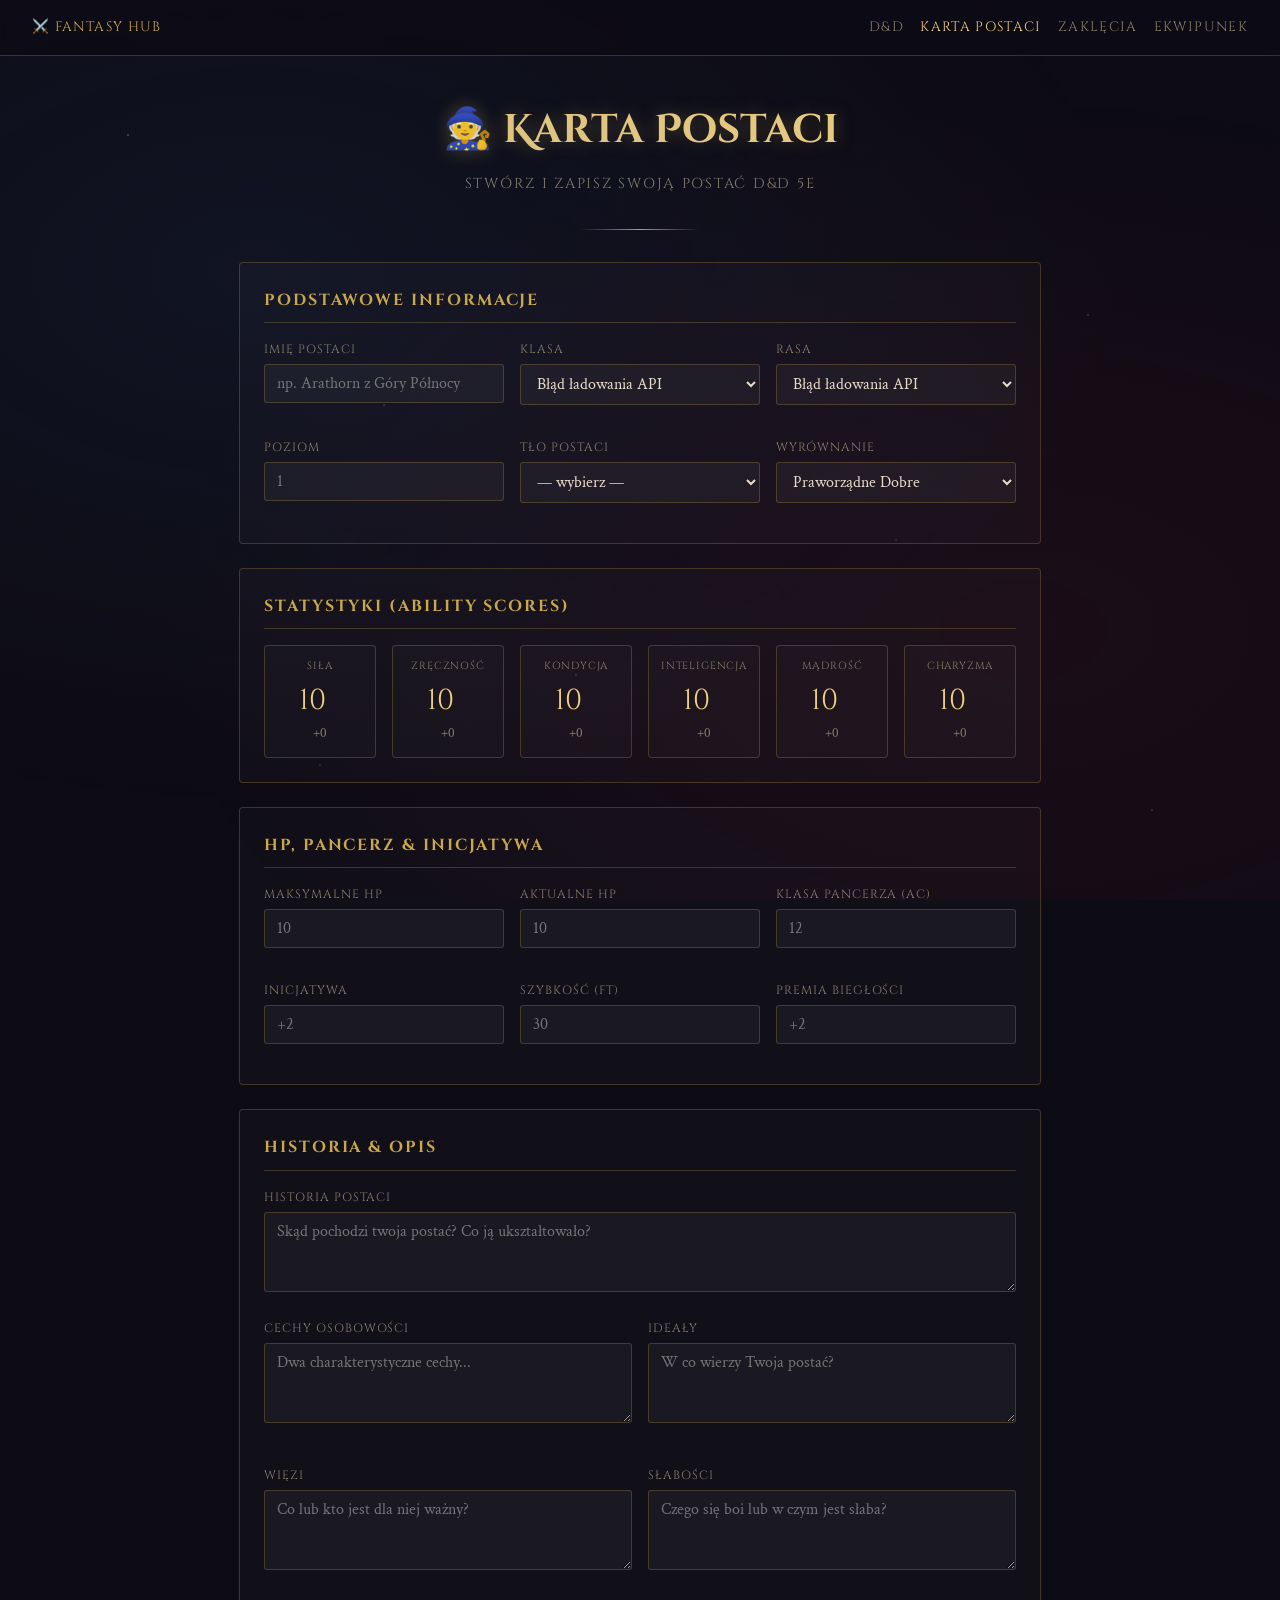
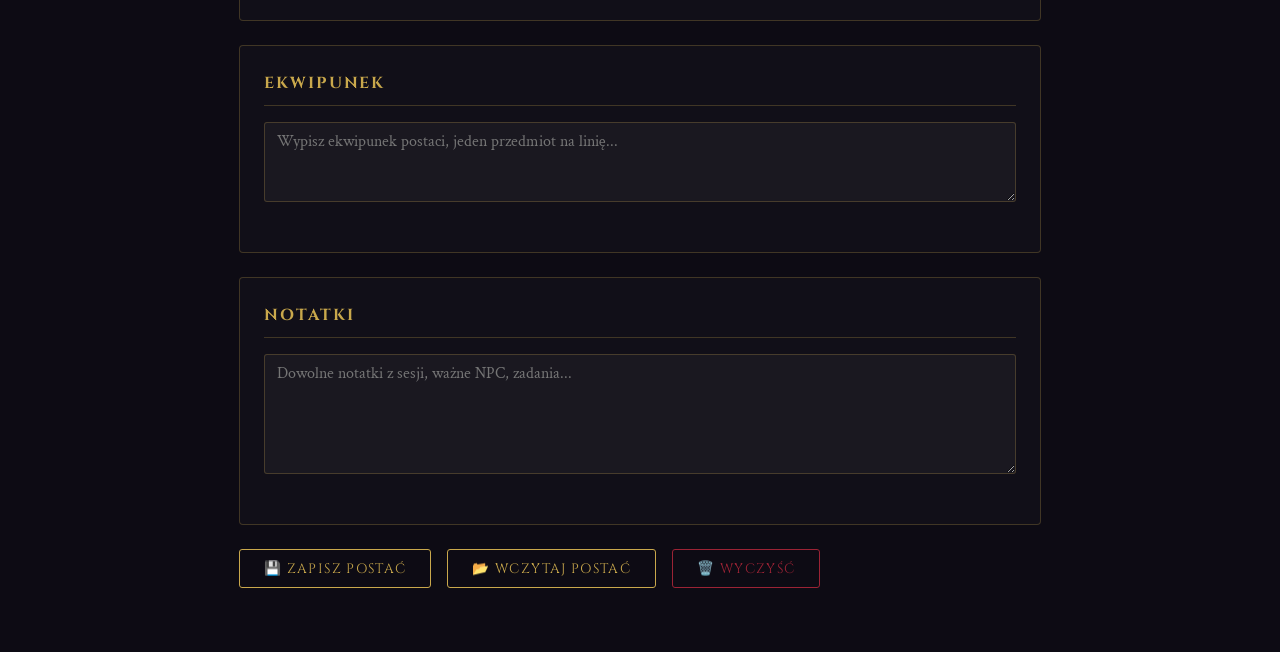
==== dnd/character-sheet.html @ fbc831da "Created the structure" ====
<!DOCTYPE html>
<html lang="pl">
<head>
  <meta charset="UTF-8" />
  <meta name="viewport" content="width=device-width, initial-scale=1.0" />
  <title>Karta Postaci — D&D</title>
  <link rel="stylesheet" href="../style/main.css" />
  <link rel="stylesheet" href="../style/dnd.css" />
  <link href="https://fonts.googleapis.com/css2?family=Cinzel+Decorative:wght@700&family=Cinzel:wght@400;600&family=Crimson+Text:ital,wght@0,400;0,600;1,400&display=swap" rel="stylesheet" />
</head>
<body>
  <div class="stars"></div>
  <nav class="topnav">
    <a href="../index.html" class="home">⚔️ Fantasy Hub</a>
    <a href="index.html">D&D</a>
    <a href="character-sheet.html" class="active">Karta Postaci</a>
    <a href="spells.html">Zaklęcia</a>
    <a href="equipment.html">Ekwipunek</a>
  </nav>

  <h1 class="page-title">🧙 Karta Postaci</h1>
  <p class="page-subtitle">Stwórz i zapisz swoją postać D&D 5e</p>
  <div class="divider"></div>

  <div class="sheet-container">

    <!-- Podstawowe informacje -->
    <div class="sheet-section">
      <h2>Podstawowe informacje</h2>
      <div class="field-grid-3">
        <div class="field-row">
          <label class="field-label">Imię postaci</label>
          <input type="text" id="char-name" placeholder="np. Arathorn z Góry Północy" />
        </div>
        <div class="field-row">
          <label class="field-label">Klasa</label>
          <select id="char-class">
            <option value="">Ładowanie...</option>
          </select>
        </div>
        <div class="field-row">
          <label class="field-label">Rasa</label>
          <select id="char-race">
            <option value="">Ładowanie...</option>
          </select>
        </div>
        <div class="field-row">
          <label class="field-label">Poziom</label>
          <input type="text" id="char-level" placeholder="1" />
        </div>
        <div class="field-row">
          <label class="field-label">Tło postaci</label>
          <select id="char-background">
            <option value="">— wybierz —</option>
            <option>Akolita</option><option>Szarlatan</option><option>Kryminalista</option>
            <option>Artysta ludowy</option><option>Szlachcic</option><option>Mędrzec</option>
            <option>Żołnierz</option><option>Wędrowiec</option><option>Wychowanek gildi</option>
          </select>
        </div>
        <div class="field-row">
          <label class="field-label">Wyrównanie</label>
          <select id="char-alignment">
            <option>Praworządne Dobre</option><option>Neutralne Dobre</option><option>Chaotyczne Dobre</option>
            <option>Praworządne Neutralne</option><option>Czyste Neutralne</option><option>Chaotyczne Neutralne</option>
            <option>Praworządne Złe</option><option>Neutralne Złe</option><option>Chaotyczne Złe</option>
          </select>
        </div>
      </div>
    </div>

    <!-- Statystyki -->
    <div class="sheet-section">
      <h2>Statystyki (Ability Scores)</h2>
      <div class="stats-grid" id="stats-grid">
        <!-- generowane przez JS -->
      </div>
    </div>

    <!-- HP i inicjatywa -->
    <div class="sheet-section">
      <h2>HP, Pancerz & Inicjatywa</h2>
      <div class="field-grid-3">
        <div class="field-row">
          <label class="field-label">Maksymalne HP</label>
          <input type="text" id="hp-max" placeholder="10" />
        </div>
        <div class="field-row">
          <label class="field-label">Aktualne HP</label>
          <input type="text" id="hp-cur" placeholder="10" />
        </div>
        <div class="field-row">
          <label class="field-label">Klasa Pancerza (AC)</label>
          <input type="text" id="ac" placeholder="12" />
        </div>
        <div class="field-row">
          <label class="field-label">Inicjatywa</label>
          <input type="text" id="initiative" placeholder="+2" />
        </div>
        <div class="field-row">
          <label class="field-label">Szybkość (ft)</label>
          <input type="text" id="speed" placeholder="30" />
        </div>
        <div class="field-row">
          <label class="field-label">Premia Biegłości</label>
          <input type="text" id="proficiency" placeholder="+2" />
        </div>
      </div>
    </div>

    <!-- Historia postaci -->
    <div class="sheet-section">
      <h2>Historia & Opis</h2>
      <div class="field-row">
        <label class="field-label">Historia postaci</label>
        <textarea id="char-backstory" placeholder="Skąd pochodzi twoja postać? Co ją ukształtowało?"></textarea>
      </div>
      <div class="field-grid-2">
        <div class="field-row">
          <label class="field-label">Cechy osobowości</label>
          <textarea id="char-traits" placeholder="Dwa charakterystyczne cechy..."></textarea>
        </div>
        <div class="field-row">
          <label class="field-label">Ideały</label>
          <textarea id="char-ideals" placeholder="W co wierzy Twoja postać?"></textarea>
        </div>
        <div class="field-row">
          <label class="field-label">Więzi</label>
          <textarea id="char-bonds" placeholder="Co lub kto jest dla niej ważny?"></textarea>
        </div>
        <div class="field-row">
          <label class="field-label">Słabości</label>
          <textarea id="char-flaws" placeholder="Czego się boi lub w czym jest słaba?"></textarea>
        </div>
      </div>
    </div>

    <!-- Ekwipunek -->
    <div class="sheet-section">
      <h2>Ekwipunek</h2>
      <div class="field-row">
        <textarea id="char-equipment" placeholder="Wypisz ekwipunek postaci, jeden przedmiot na linię..."></textarea>
      </div>
    </div>

    <!-- Notatki -->
    <div class="sheet-section">
      <h2>Notatki</h2>
      <div class="field-row">
        <textarea id="char-notes" style="min-height:120px;" placeholder="Dowolne notatki z sesji, ważne NPC, zadania..."></textarea>
      </div>
    </div>

    <div class="btn-row">
      <button class="btn" onclick="saveCharacter()">💾 Zapisz postać</button>
      <button class="btn" onclick="loadCharacter()">📂 Wczytaj postać</button>
      <button class="btn btn--red" onclick="clearCharacter()">🗑️ Wyczyść</button>
    </div>

  </div>

  <script src="js/character.js"></script>
  <script src="../style/main.js"></script>
</body>
</html>
---- style/main.css ----
/* ===========================
   Fantasy Hub — Główny styl
   =========================== */

:root {
  --bg:          #0d0b14;
  --bg2:         #13101e;
  --gold:        #c9a84c;
  --gold-light:  #f0d080;
  --red:         #9b2335;
  --blue:        #2a4a7f;
  --teal:        #1a6b6b;
  --text:        #e8dcc8;
  --text-muted:  #8a7f6e;
  --border:      rgba(201,168,76,0.25);
  --glow:        0 0 18px rgba(201,168,76,0.35);
  --font-display: 'Cinzel Decorative', serif;
  --font-heading: 'Cinzel', serif;
  --font-body:    'Crimson Text', serif;
}

*, *::before, *::after { box-sizing: border-box; margin: 0; padding: 0; }

html { font-size: 16px; scroll-behavior: smooth; }

body {
  background-color: var(--bg);
  color: var(--text);
  font-family: var(--font-body);
  font-size: 1.1rem;
  line-height: 1.7;
  min-height: 100vh;
  display: flex;
  flex-direction: column;
  overflow-x: hidden;
}

/* --- Stars background --- */
.stars {
  position: fixed;
  inset: 0;
  pointer-events: none;
  z-index: 0;
  background:
    radial-gradient(ellipse at 20% 30%, rgba(42,74,127,0.15) 0%, transparent 60%),
    radial-gradient(ellipse at 80% 70%, rgba(155,35,53,0.10) 0%, transparent 60%);
}
.stars::before {
  content: '';
  position: absolute;
  inset: 0;
  background-image:
    radial-gradient(1px 1px at 10% 15%, rgba(255,255,255,0.6) 0%, transparent 100%),
    radial-gradient(1px 1px at 30% 45%, rgba(255,255,255,0.4) 0%, transparent 100%),
    radial-gradient(1px 1px at 55% 20%, rgba(255,255,255,0.5) 0%, transparent 100%),
    radial-gradient(1px 1px at 70% 60%, rgba(255,255,255,0.3) 0%, transparent 100%),
    radial-gradient(1px 1px at 85% 35%, rgba(255,255,255,0.5) 0%, transparent 100%),
    radial-gradient(1px 1px at 45% 75%, rgba(255,255,255,0.4) 0%, transparent 100%),
    radial-gradient(1px 1px at 25% 85%, rgba(255,255,255,0.3) 0%, transparent 100%),
    radial-gradient(1px 1px at 90% 90%, rgba(255,255,255,0.4) 0%, transparent 100%);
}

/* --- Header --- */
header {
  position: relative;
  z-index: 1;
  text-align: center;
  padding: 4rem 1rem 2rem;
}

.logo {
  font-family: var(--font-display);
  font-size: clamp(2rem, 6vw, 3.5rem);
  color: var(--gold-light);
  text-shadow: var(--glow), 0 0 40px rgba(201,168,76,0.2);
  letter-spacing: 0.05em;
  animation: fadeDown 0.8s ease both;
}

.tagline {
  font-family: var(--font-heading);
  color: var(--text-muted);
  font-size: 1rem;
  letter-spacing: 0.15em;
  text-transform: uppercase;
  margin-top: 0.5rem;
  animation: fadeDown 0.8s 0.15s ease both;
}

/* --- Main cards --- */
main.cards {
  position: relative;
  z-index: 1;
  display: grid;
  grid-template-columns: repeat(auto-fit, minmax(280px, 1fr));
  gap: 2rem;
  max-width: 1100px;
  margin: 3rem auto;
  padding: 0 2rem;
  flex: 1;
}

.card {
  position: relative;
  display: flex;
  flex-direction: column;
  gap: 0.75rem;
  padding: 2.5rem 2rem;
  border: 1px solid var(--border);
  border-radius: 4px;
  text-decoration: none;
  color: var(--text);
  background: linear-gradient(145deg, rgba(255,255,255,0.03) 0%, transparent 100%);
  backdrop-filter: blur(4px);
  transition: transform 0.3s ease, box-shadow 0.3s ease, border-color 0.3s ease;
  animation: fadeUp 0.7s ease both;
  overflow: hidden;
}
.card:nth-child(1) { animation-delay: 0.1s; }
.card:nth-child(2) { animation-delay: 0.25s; }
.card:nth-child(3) { animation-delay: 0.4s; }

.card::before {
  content: '';
  position: absolute;
  inset: 0;
  opacity: 0;
  transition: opacity 0.3s;
  pointer-events: none;
}
.card--dnd::before  { background: radial-gradient(circle at 50% 0%, rgba(155,35,53,0.18), transparent 70%); }
.card--enc::before  { background: radial-gradient(circle at 50% 0%, rgba(42,74,127,0.18), transparent 70%); }
.card--lib::before  { background: radial-gradient(circle at 50% 0%, rgba(26,107,107,0.18), transparent 70%); }

.card:hover { transform: translateY(-6px); }
.card:hover::before { opacity: 1; }
.card--dnd:hover  { box-shadow: 0 8px 40px rgba(155,35,53,0.3);  border-color: rgba(155,35,53,0.6); }
.card--enc:hover  { box-shadow: 0 8px 40px rgba(42,74,127,0.3);  border-color: rgba(42,74,127,0.6); }
.card--lib:hover  { box-shadow: 0 8px 40px rgba(26,107,107,0.3); border-color: rgba(26,107,107,0.6); }

.card__icon { font-size: 2.5rem; }

.card h2 {
  font-family: var(--font-heading);
  font-size: 1.5rem;
  color: var(--gold-light);
  letter-spacing: 0.05em;
}

.card p {
  color: var(--text-muted);
  font-size: 1rem;
  flex: 1;
}

.card__cta {
  font-family: var(--font-heading);
  font-size: 0.85rem;
  letter-spacing: 0.12em;
  text-transform: uppercase;
  color: var(--gold);
  margin-top: 0.5rem;
}

/* --- Footer --- */
footer {
  position: relative;
  z-index: 1;
  text-align: center;
  padding: 2rem 1rem;
  font-size: 0.85rem;
  color: var(--text-muted);
  border-top: 1px solid var(--border);
}

/* --- Shared nav (used by sub-pages) --- */
.topnav {
  position: relative;
  z-index: 10;
  display: flex;
  align-items: center;
  gap: 1rem;
  padding: 1rem 2rem;
  border-bottom: 1px solid var(--border);
  background: rgba(13,11,20,0.8);
  backdrop-filter: blur(8px);
}
.topnav a {
  font-family: var(--font-heading);
  font-size: 0.85rem;
  letter-spacing: 0.1em;
  color: var(--text-muted);
  text-decoration: none;
  text-transform: uppercase;
  transition: color 0.2s;
}
.topnav a:hover, .topnav a.active { color: var(--gold-light); }
.topnav .home { margin-right: auto; color: var(--gold); }

/* --- Utility --- */
.page-title {
  font-family: var(--font-display);
  font-size: clamp(1.5rem, 4vw, 2.5rem);
  color: var(--gold-light);
  text-shadow: var(--glow);
  text-align: center;
  padding: 2.5rem 1rem 0.5rem;
}
.page-subtitle {
  font-family: var(--font-heading);
  text-align: center;
  color: var(--text-muted);
  font-size: 0.9rem;
  letter-spacing: 0.12em;
  text-transform: uppercase;
  padding-bottom: 2rem;
}
.divider {
  width: 120px;
  height: 1px;
  background: linear-gradient(90deg, transparent, var(--gold), transparent);
  margin: 0 auto 2rem;
}

/* --- Animations --- */
@keyframes fadeDown {
  from { opacity: 0; transform: translateY(-20px); }
  to   { opacity: 1; transform: translateY(0); }
}
@keyframes fadeUp {
  from { opacity: 0; transform: translateY(20px); }
  to   { opacity: 1; transform: translateY(0); }
}
@keyframes fadeIn {
  from { opacity: 0; }
  to   { opacity: 1; }
}
---- style/dnd.css ----
/* D&D sekcja */

.dnd-menu {
  display: grid;
  grid-template-columns: repeat(auto-fit, minmax(240px, 1fr));
  gap: 1.5rem;
  max-width: 900px;
  margin: 0 auto 4rem;
  padding: 0 2rem;
  position: relative;
  z-index: 1;
}

.dnd-card {
  display: flex;
  flex-direction: column;
  gap: 0.5rem;
  padding: 2rem 1.5rem;
  border: 1px solid rgba(155,35,53,0.3);
  border-radius: 4px;
  text-decoration: none;
  color: var(--text);
  background: linear-gradient(145deg, rgba(155,35,53,0.07) 0%, transparent 100%);
  transition: transform 0.3s, box-shadow 0.3s;
}
.dnd-card:hover {
  transform: translateY(-4px);
  box-shadow: 0 6px 30px rgba(155,35,53,0.25);
  border-color: rgba(155,35,53,0.6);
}
.dnd-card__icon { font-size: 2rem; }
.dnd-card h3 {
  font-family: var(--font-heading);
  color: var(--gold-light);
  font-size: 1.2rem;
}
.dnd-card p { color: var(--text-muted); font-size: 0.95rem; }

/* Karta postaci */
.sheet-container {
  max-width: 960px;
  margin: 0 auto;
  padding: 0 1.5rem 4rem;
  position: relative;
  z-index: 1;
}

.sheet-section {
  background: rgba(255,255,255,0.02);
  border: 1px solid var(--border);
  border-radius: 4px;
  padding: 1.5rem;
  margin-bottom: 1.5rem;
}

.sheet-section h2 {
  font-family: var(--font-heading);
  color: var(--gold);
  font-size: 1rem;
  letter-spacing: 0.12em;
  text-transform: uppercase;
  margin-bottom: 1rem;
  padding-bottom: 0.5rem;
  border-bottom: 1px solid var(--border);
}

.stats-grid {
  display: grid;
  grid-template-columns: repeat(6, 1fr);
  gap: 1rem;
}

@media (max-width: 600px) {
  .stats-grid { grid-template-columns: repeat(3, 1fr); }
}

.stat-box {
  display: flex;
  flex-direction: column;
  align-items: center;
  border: 1px solid var(--border);
  border-radius: 4px;
  padding: 0.75rem 0.5rem;
  background: rgba(255,255,255,0.02);
}
.stat-box label {
  font-family: var(--font-heading);
  font-size: 0.65rem;
  letter-spacing: 0.08em;
  text-transform: uppercase;
  color: var(--text-muted);
  margin-bottom: 0.3rem;
}
.stat-box input[type="number"] {
  width: 100%;
  text-align: center;
  background: transparent;
  border: none;
  color: var(--gold-light);
  font-family: var(--font-heading);
  font-size: 1.8rem;
  outline: none;
}
.stat-box .modifier {
  font-size: 0.8rem;
  color: var(--text-muted);
  margin-top: 0.2rem;
}

label.field-label {
  display: block;
  font-family: var(--font-heading);
  font-size: 0.75rem;
  letter-spacing: 0.08em;
  text-transform: uppercase;
  color: var(--text-muted);
  margin-bottom: 0.3rem;
}

input[type="text"], select, textarea {
  width: 100%;
  background: rgba(255,255,255,0.04);
  border: 1px solid var(--border);
  border-radius: 3px;
  color: var(--text);
  font-family: var(--font-body);
  font-size: 1rem;
  padding: 0.5rem 0.75rem;
  outline: none;
  transition: border-color 0.2s;
}
input[type="text"]:focus, select:focus, textarea:focus {
  border-color: var(--gold);
}
select option { background: var(--bg2); }
textarea { resize: vertical; min-height: 80px; }

.field-row { margin-bottom: 1rem; }
.field-grid-2 { display: grid; grid-template-columns: 1fr 1fr; gap: 1rem; }
.field-grid-3 { display: grid; grid-template-columns: 1fr 1fr 1fr; gap: 1rem; }

@media (max-width: 600px) {
  .field-grid-2, .field-grid-3 { grid-template-columns: 1fr; }
}

.btn {
  display: inline-flex;
  align-items: center;
  gap: 0.4rem;
  padding: 0.6rem 1.5rem;
  font-family: var(--font-heading);
  font-size: 0.85rem;
  letter-spacing: 0.1em;
  text-transform: uppercase;
  border: 1px solid var(--gold);
  background: transparent;
  color: var(--gold);
  border-radius: 3px;
  cursor: pointer;
  transition: background 0.2s, color 0.2s;
}
.btn:hover { background: var(--gold); color: var(--bg); }
.btn--red { border-color: var(--red); color: var(--red); }
.btn--red:hover { background: var(--red); color: white; }

.btn-row { display: flex; gap: 1rem; flex-wrap: wrap; margin-top: 1rem; }
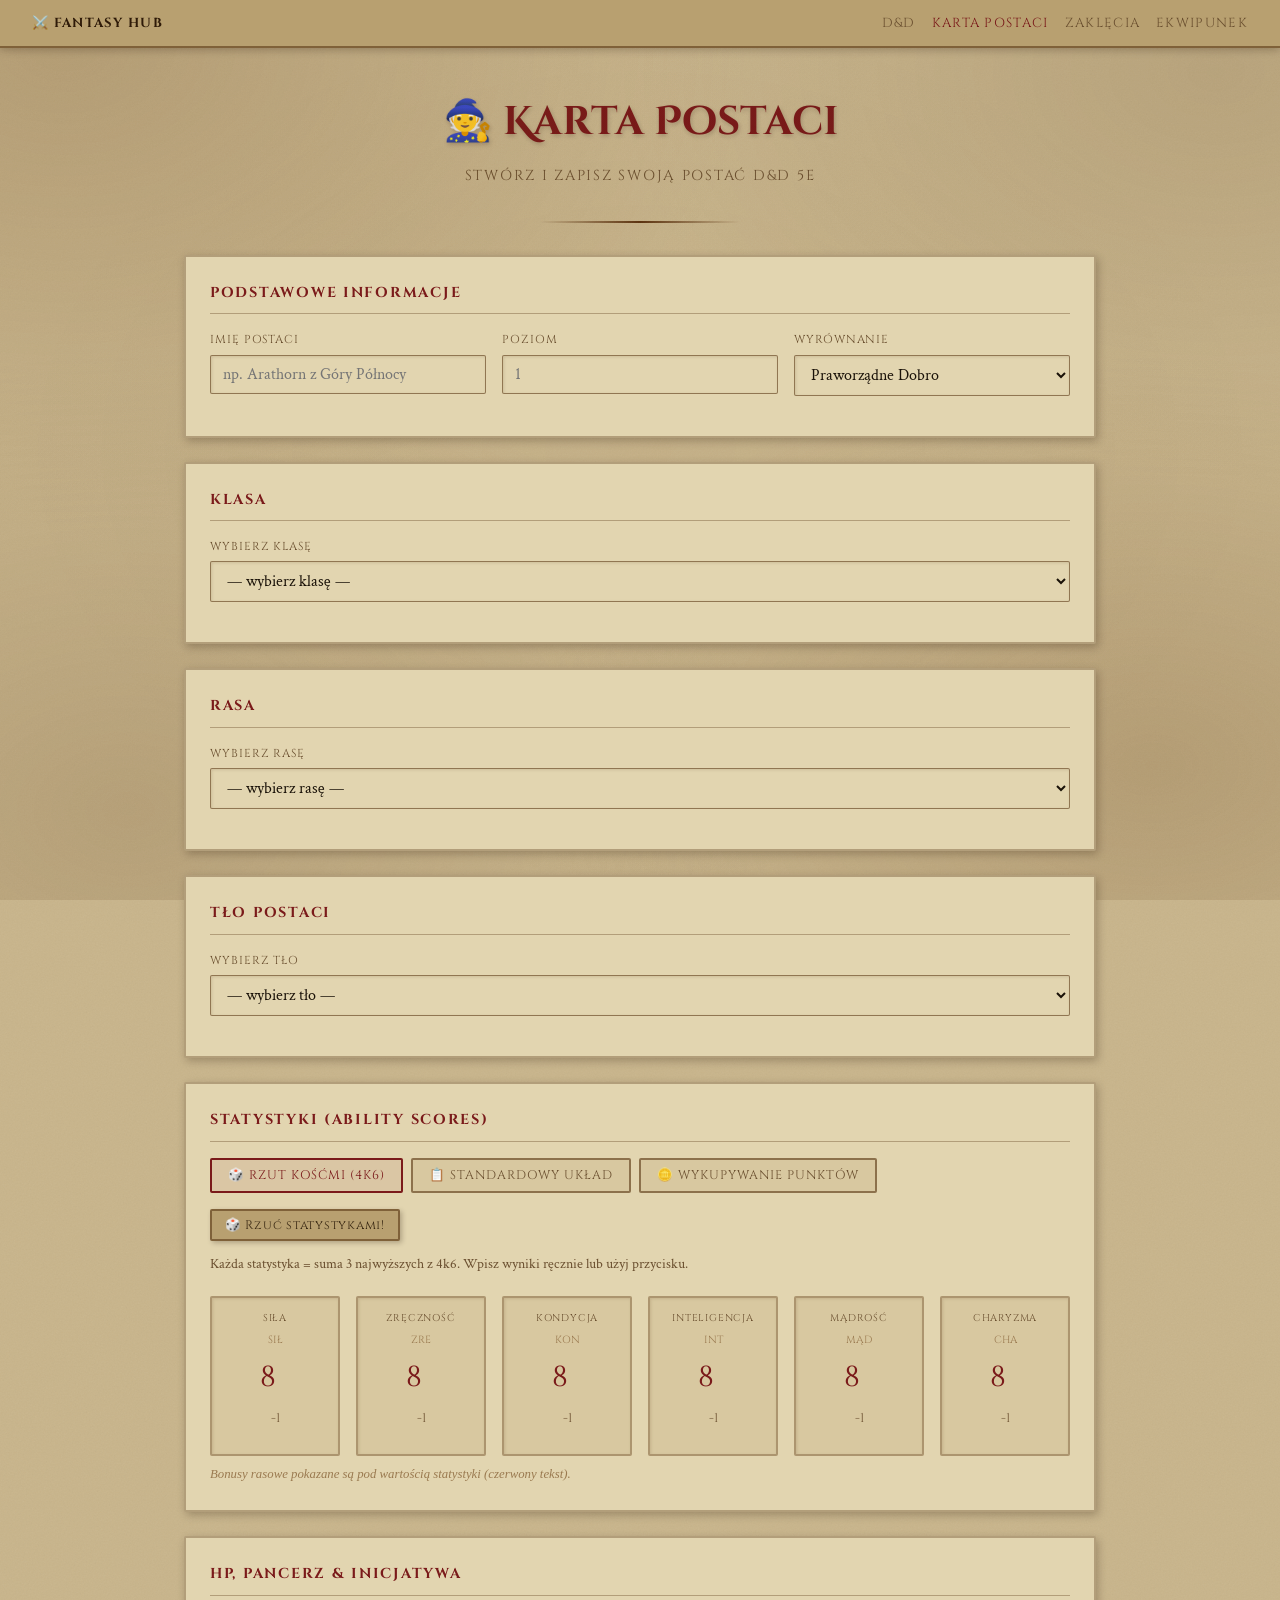
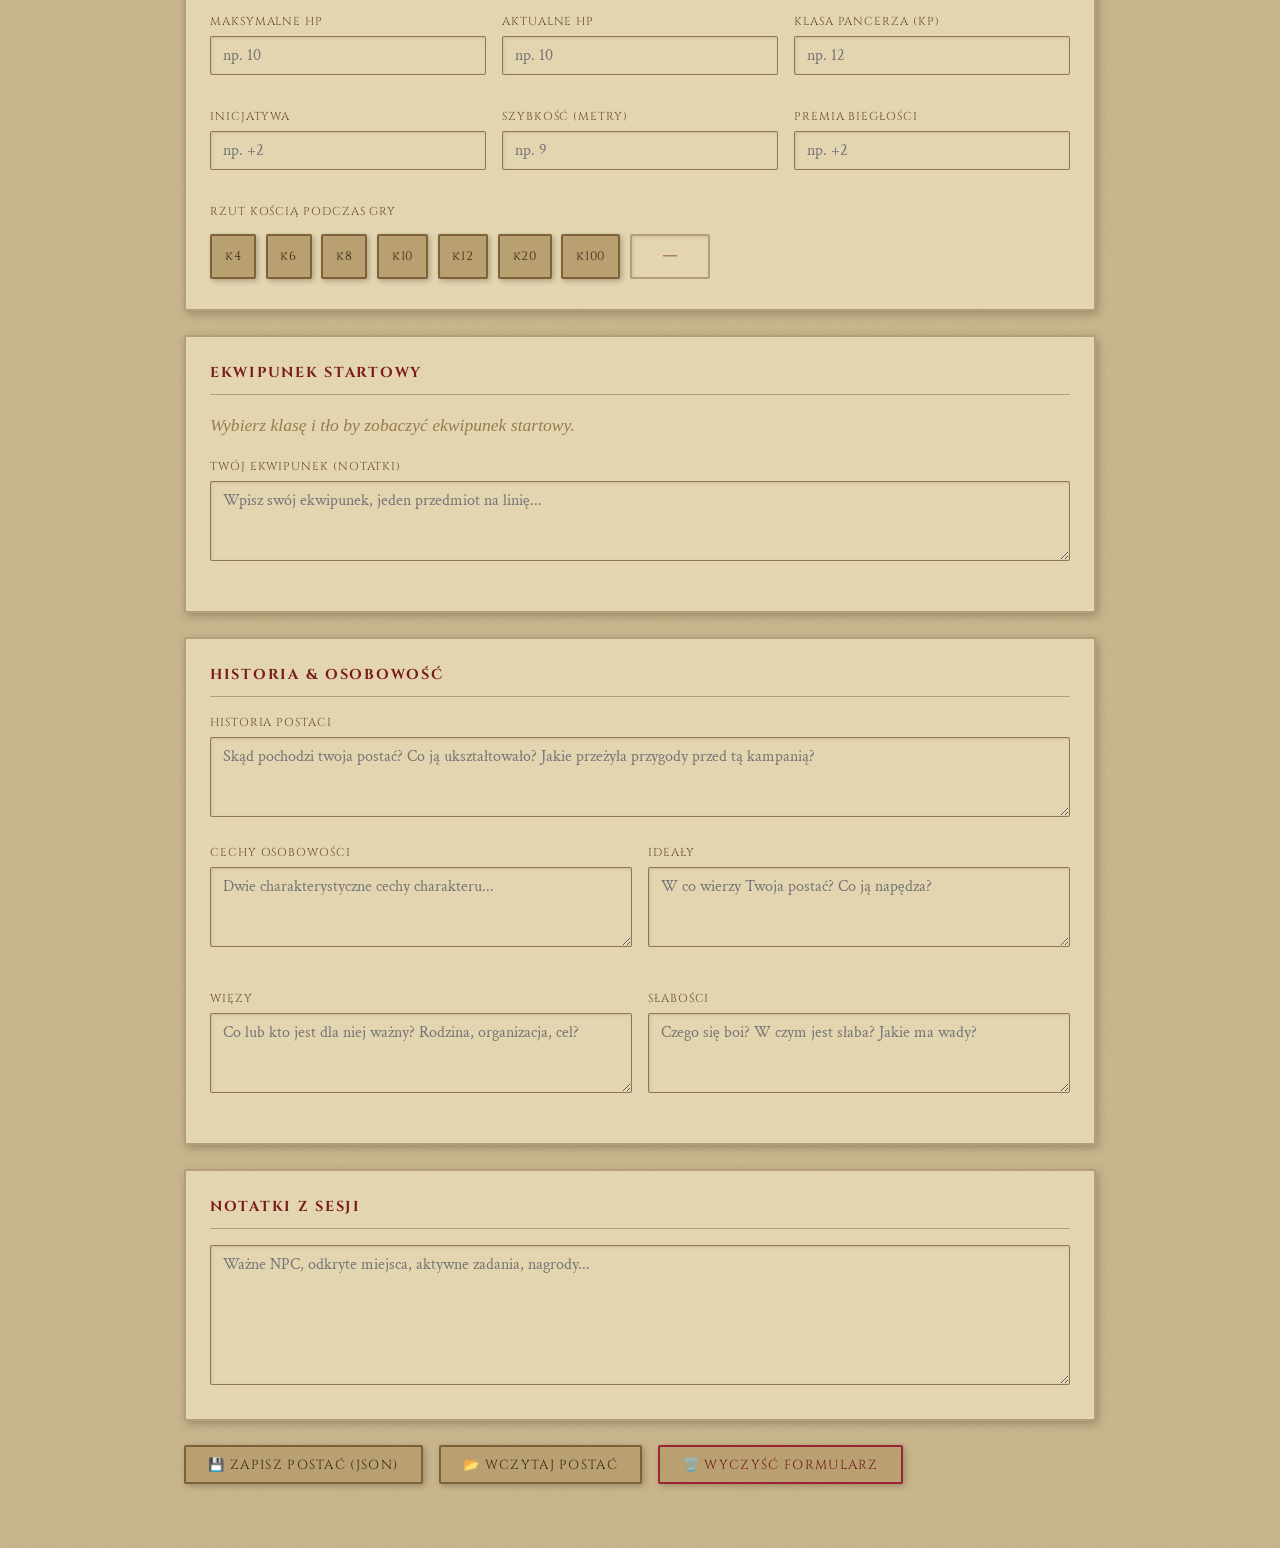
==== commit acda1d66: "aktualizacja funkcji statystyk oraz informacji" ====
--- a/dnd/character-sheet.html
+++ b/dnd/character-sheet.html
@@ -7,6 +7,40 @@
   <link rel="stylesheet" href="../style/main.css" />
   <link rel="stylesheet" href="../style/dnd.css" />
   <link href="https://fonts.googleapis.com/css2?family=Cinzel+Decorative:wght@700&family=Cinzel:wght@400;600&family=Crimson+Text:ital,wght@0,400;0,600;1,400&display=swap" rel="stylesheet" />
+  <style>
+    /* Info boxy z opisami ras/klas */
+    .info-box {
+      background: var(--bg3); border: 1px solid var(--border);
+      border-radius: 2px; padding: 1rem 1.25rem; margin-top: 0.75rem;
+      box-shadow: inset 1px 1px 4px rgba(90,55,20,0.1);
+    }
+    .info-box h3 { font-family: var(--font-heading); color: var(--red); font-size: 1rem; margin-bottom: 0.3rem; }
+    .info-box h4 { font-family: var(--font-heading); color: var(--red); font-size: 0.9rem; }
+    .info-header { margin-bottom: 0.5rem; }
+    .info-opis { font-style: italic; color: var(--ink-muted); font-size: 0.95rem; margin-bottom: 0.75rem; line-height: 1.55; }
+    .info-bonusy { margin-bottom: 0.6rem; font-size: 0.9rem; display: flex; flex-wrap: wrap; gap: 0.35rem; align-items: center; }
+    .info-bonusy strong { margin-right: 0.3rem; }
+    .info-row { font-size: 0.9rem; color: var(--ink); margin-bottom: 0.3rem; }
+    .info-cecha { margin-top: 0.6rem; padding-top: 0.5rem; border-top: 1px solid var(--border); }
+    .info-cecha strong { font-family: var(--font-heading); font-size: 0.8rem; color: var(--ink2); }
+    .info-cecha p { font-size: 0.88rem; color: var(--ink-muted); line-height: 1.5; margin-top: 0.15rem; }
+    .info-cechy { margin-top: 0.25rem; }
+    /* Metody statystyk */
+    .metoda-przyciski { display: flex; gap: 0.5rem; flex-wrap: wrap; margin-bottom: 1rem; }
+    .metoda-btn {
+      padding: 0.45rem 1rem; font-family: var(--font-heading); font-size: 0.78rem;
+      letter-spacing: 0.08em; text-transform: uppercase;
+      border: 2px solid var(--border2); background: var(--bg3); color: var(--ink-muted);
+      border-radius: 2px; cursor: pointer; transition: all 0.2s;
+    }
+    .metoda-btn:hover, .metoda-btn.aktywna {
+      border-color: var(--red); background: rgba(122,26,26,0.08); color: var(--red);
+    }
+    .standard-row, .punkty-row {
+      display: flex; align-items: center; gap: 0.75rem; margin-bottom: 0.6rem;
+    }
+    .standard-row select, .standard-row select { width: 80px; display: inline; }
+  </style>
 </head>
 <body>
   <div class="stars"></div>
@@ -24,7 +58,7 @@
 
   <div class="sheet-container">
 
-    <!-- Podstawowe informacje -->
+    <!-- ===== PODSTAWOWE INFORMACJE ===== -->
     <div class="sheet-section">
       <h2>Podstawowe informacje</h2>
       <div class="field-grid-3">
@@ -33,131 +67,211 @@
           <input type="text" id="char-name" placeholder="np. Arathorn z Góry Północy" />
         </div>
         <div class="field-row">
-          <label class="field-label">Klasa</label>
-          <select id="char-class">
-            <option value="">Ładowanie...</option>
-          </select>
-        </div>
-        <div class="field-row">
-          <label class="field-label">Rasa</label>
-          <select id="char-race">
-            <option value="">Ładowanie...</option>
-          </select>
-        </div>
-        <div class="field-row">
           <label class="field-label">Poziom</label>
           <input type="text" id="char-level" placeholder="1" />
         </div>
         <div class="field-row">
-          <label class="field-label">Tło postaci</label>
-          <select id="char-background">
-            <option value="">— wybierz —</option>
-            <option>Akolita</option><option>Szarlatan</option><option>Kryminalista</option>
-            <option>Artysta ludowy</option><option>Szlachcic</option><option>Mędrzec</option>
-            <option>Żołnierz</option><option>Wędrowiec</option><option>Wychowanek gildi</option>
-          </select>
-        </div>
-        <div class="field-row">
           <label class="field-label">Wyrównanie</label>
           <select id="char-alignment">
-            <option>Praworządne Dobre</option><option>Neutralne Dobre</option><option>Chaotyczne Dobre</option>
-            <option>Praworządne Neutralne</option><option>Czyste Neutralne</option><option>Chaotyczne Neutralne</option>
-            <option>Praworządne Złe</option><option>Neutralne Złe</option><option>Chaotyczne Złe</option>
+            <option>Praworządne Dobro</option><option>Neutralne Dobro</option><option>Chaotyczne Dobro</option>
+            <option>Praworządna Neutralność</option><option>Czysta Neutralność</option><option>Chaotyczna Neutralność</option>
+            <option>Praworządne Zło</option><option>Neutralne Zło</option><option>Chaotyczne Zło</option>
           </select>
         </div>
       </div>
     </div>
 
-    <!-- Statystyki -->
+    <!-- ===== KLASA ===== -->
+    <div class="sheet-section">
+      <h2>Klasa</h2>
+      <div class="field-row">
+        <label class="field-label">Wybierz klasę</label>
+        <select id="char-class"><option value="">Ładowanie...</option></select>
+      </div>
+      <div id="klasa-info"></div>
+    </div>
+
+    <!-- ===== RASA ===== -->
+    <div class="sheet-section">
+      <h2>Rasa</h2>
+      <div class="field-row">
+        <label class="field-label">Wybierz rasę</label>
+        <select id="char-race"><option value="">Ładowanie...</option></select>
+      </div>
+      <div id="podrasa-section" style="display:none" class="field-row">
+        <label class="field-label">Podrasa</label>
+        <select id="char-subrace"><option value="">— wybierz podrasę —</option></select>
+      </div>
+      <div id="rasa-info"></div>
+    </div>
+
+    <!-- ===== TŁO POSTACI ===== -->
+    <div class="sheet-section">
+      <h2>Tło Postaci</h2>
+      <div class="field-row">
+        <label class="field-label">Wybierz tło</label>
+        <select id="char-background"><option value="">Ładowanie...</option></select>
+      </div>
+      <div id="tlo-info"></div>
+    </div>
+
+    <!-- ===== STATYSTYKI ===== -->
     <div class="sheet-section">
       <h2>Statystyki (Ability Scores)</h2>
-      <div class="stats-grid" id="stats-grid">
-        <!-- generowane przez JS -->
-      </div>
-    </div>
-
-    <!-- HP i inicjatywa -->
+
+      <div class="metoda-przyciski">
+        <button id="metoda-losowanie" class="metoda-btn aktywna" onclick="wybierzMetodeStatystyk('losowanie')">🎲 Rzut kośćmi (4k6)</button>
+        <button id="metoda-standard"  class="metoda-btn" onclick="wybierzMetodeStatystyk('standard')">📋 Standardowy układ</button>
+        <button id="metoda-punkty"    class="metoda-btn" onclick="wybierzMetodeStatystyk('punkty')">🪙 Wykupywanie punktów</button>
+      </div>
+
+      <!-- Losowanie -->
+      <div id="stat-losowanie">
+        <div class="dice-row" style="margin-bottom:0.75rem">
+          <button class="dice-btn" onclick="rzucajStatystyki()">🎲 Rzuć statystykami!</button>
+          <span id="roll-historia" style="font-style:italic;color:var(--ink-faded);font-size:0.85rem;align-self:center"></span>
+        </div>
+        <p style="font-size:0.85rem;color:var(--ink-muted);margin-bottom:0.75rem">Każda statystyka = suma 3 najwyższych z 4k6. Wpisz wyniki ręcznie lub użyj przycisku.</p>
+      </div>
+
+      <!-- Standardowy układ -->
+      <div id="stat-standard" style="display:none">
+        <p style="font-size:0.85rem;color:var(--ink-muted);margin-bottom:0.75rem">
+          Przydziel wartości: <strong>15, 14, 13, 12, 10, 8</strong> — każdą raz.
+        </p>
+        <div id="standard-grid"></div>
+      </div>
+
+      <!-- Punkty -->
+      <div id="stat-punkty" style="display:none">
+        <p style="font-size:0.85rem;color:var(--ink-muted);margin-bottom:0.75rem">
+          Masz <strong>27 punktów</strong>. Statystyki od 8 do 15. Koszt: 8=0, 9=1, 10=2, 11=3, 12=4, 13=5, 14=7, 15=9.
+        </p>
+        <div id="punkty-grid"></div>
+      </div>
+
+      <div class="stats-grid" id="stats-grid" style="margin-top:1.25rem"></div>
+      <p style="font-size:0.8rem;color:var(--ink-faded);margin-top:0.5rem;font-style:italic">Bonusy rasowe pokazane są pod wartością statystyki (czerwony tekst).</p>
+    </div>
+
+    <!-- ===== HP, PANCERZ, INICJATYWA ===== -->
     <div class="sheet-section">
       <h2>HP, Pancerz & Inicjatywa</h2>
       <div class="field-grid-3">
         <div class="field-row">
           <label class="field-label">Maksymalne HP</label>
-          <input type="text" id="hp-max" placeholder="10" />
+          <input type="text" id="hp-max" placeholder="np. 10" />
         </div>
         <div class="field-row">
           <label class="field-label">Aktualne HP</label>
-          <input type="text" id="hp-cur" placeholder="10" />
-        </div>
-        <div class="field-row">
-          <label class="field-label">Klasa Pancerza (AC)</label>
-          <input type="text" id="ac" placeholder="12" />
+          <input type="text" id="hp-cur" placeholder="np. 10" />
+        </div>
+        <div class="field-row">
+          <label class="field-label">Klasa Pancerza (KP)</label>
+          <input type="text" id="ac" placeholder="np. 12" />
         </div>
         <div class="field-row">
           <label class="field-label">Inicjatywa</label>
-          <input type="text" id="initiative" placeholder="+2" />
-        </div>
-        <div class="field-row">
-          <label class="field-label">Szybkość (ft)</label>
-          <input type="text" id="speed" placeholder="30" />
+          <input type="text" id="initiative" placeholder="np. +2" />
+        </div>
+        <div class="field-row">
+          <label class="field-label">Szybkość (metry)</label>
+          <input type="text" id="speed" placeholder="np. 9" />
         </div>
         <div class="field-row">
           <label class="field-label">Premia Biegłości</label>
-          <input type="text" id="proficiency" placeholder="+2" />
-        </div>
-      </div>
-    </div>
-
-    <!-- Historia postaci -->
-    <div class="sheet-section">
-      <h2>Historia & Opis</h2>
+          <input type="text" id="proficiency" placeholder="np. +2" />
+        </div>
+      </div>
+
+      <!-- Rzucanie kośćmi w grze -->
+      <div style="margin-top:1rem">
+        <label class="field-label">Rzut kością podczas gry</label>
+        <div class="dice-row">
+          <button class="dice-btn" onclick="rzucKosc(4)">k4</button>
+          <button class="dice-btn" onclick="rzucKosc(6)">k6</button>
+          <button class="dice-btn" onclick="rzucKosc(8)">k8</button>
+          <button class="dice-btn" onclick="rzucKosc(10)">k10</button>
+          <button class="dice-btn" onclick="rzucKosc(12)">k12</button>
+          <button class="dice-btn" onclick="rzucKosc(20)">k20</button>
+          <button class="dice-btn" onclick="rzucKosc(100)">k100</button>
+          <div class="dice-result" id="dice-result">—</div>
+        </div>
+        <div id="dice-log" style="font-size:0.82rem;color:var(--ink-muted);margin-top:0.4rem;font-style:italic"></div>
+      </div>
+    </div>
+
+    <!-- ===== EKWIPUNEK STARTOWY ===== -->
+    <div class="sheet-section">
+      <h2>Ekwipunek Startowy</h2>
+      <div id="ekwipunek-startowy">
+        <p style="color:var(--ink-faded);font-style:italic">Wybierz klasę i tło by zobaczyć ekwipunek startowy.</p>
+      </div>
+      <div class="field-row" style="margin-top:1rem">
+        <label class="field-label">Twój ekwipunek (notatki)</label>
+        <textarea id="char-equipment" placeholder="Wpisz swój ekwipunek, jeden przedmiot na linię..."></textarea>
+      </div>
+    </div>
+
+    <!-- ===== HISTORIA POSTACI ===== -->
+    <div class="sheet-section">
+      <h2>Historia & Osobowość</h2>
       <div class="field-row">
         <label class="field-label">Historia postaci</label>
-        <textarea id="char-backstory" placeholder="Skąd pochodzi twoja postać? Co ją ukształtowało?"></textarea>
+        <textarea id="char-backstory" placeholder="Skąd pochodzi twoja postać? Co ją ukształtowało? Jakie przeżyła przygody przed tą kampanią?"></textarea>
       </div>
       <div class="field-grid-2">
         <div class="field-row">
           <label class="field-label">Cechy osobowości</label>
-          <textarea id="char-traits" placeholder="Dwa charakterystyczne cechy..."></textarea>
+          <textarea id="char-traits" placeholder="Dwie charakterystyczne cechy charakteru..."></textarea>
         </div>
         <div class="field-row">
           <label class="field-label">Ideały</label>
-          <textarea id="char-ideals" placeholder="W co wierzy Twoja postać?"></textarea>
-        </div>
-        <div class="field-row">
-          <label class="field-label">Więzi</label>
-          <textarea id="char-bonds" placeholder="Co lub kto jest dla niej ważny?"></textarea>
+          <textarea id="char-ideals" placeholder="W co wierzy Twoja postać? Co ją napędza?"></textarea>
+        </div>
+        <div class="field-row">
+          <label class="field-label">Więzy</label>
+          <textarea id="char-bonds" placeholder="Co lub kto jest dla niej ważny? Rodzina, organizacja, cel?"></textarea>
         </div>
         <div class="field-row">
           <label class="field-label">Słabości</label>
-          <textarea id="char-flaws" placeholder="Czego się boi lub w czym jest słaba?"></textarea>
-        </div>
-      </div>
-    </div>
-
-    <!-- Ekwipunek -->
-    <div class="sheet-section">
-      <h2>Ekwipunek</h2>
-      <div class="field-row">
-        <textarea id="char-equipment" placeholder="Wypisz ekwipunek postaci, jeden przedmiot na linię..."></textarea>
-      </div>
-    </div>
-
-    <!-- Notatki -->
-    <div class="sheet-section">
-      <h2>Notatki</h2>
-      <div class="field-row">
-        <textarea id="char-notes" style="min-height:120px;" placeholder="Dowolne notatki z sesji, ważne NPC, zadania..."></textarea>
-      </div>
+          <textarea id="char-flaws" placeholder="Czego się boi? W czym jest słaba? Jakie ma wady?"></textarea>
+        </div>
+      </div>
+    </div>
+
+    <!-- ===== NOTATKI ===== -->
+    <div class="sheet-section">
+      <h2>Notatki z Sesji</h2>
+      <textarea id="char-notes" style="min-height:140px;" placeholder="Ważne NPC, odkryte miejsca, aktywne zadania, nagrody..."></textarea>
     </div>
 
     <div class="btn-row">
-      <button class="btn" onclick="saveCharacter()">💾 Zapisz postać</button>
+      <button class="btn" onclick="saveCharacter()">💾 Zapisz postać (JSON)</button>
       <button class="btn" onclick="loadCharacter()">📂 Wczytaj postać</button>
-      <button class="btn btn--red" onclick="clearCharacter()">🗑️ Wyczyść</button>
+      <button class="btn btn--red" onclick="clearCharacter()">🗑️ Wyczyść formularz</button>
     </div>
 
   </div>
 
+  <script>
+    // Rzucanie kością podczas gry
+    const rzucKosc = (faces) => {
+      const wynik = Math.floor(Math.random() * faces) + 1;
+      const el = document.getElementById('dice-result');
+      const log = document.getElementById('dice-log');
+      if (el) { el.textContent = wynik; el.style.color = wynik === faces ? 'var(--red)' : ''; }
+      if (log) log.textContent = `Ostatni rzut: k${faces} → ${wynik}`;
+    };
+
+    // Inicjalizacja metod statystyk
+    document.addEventListener('DOMContentLoaded', () => {
+      setTimeout(() => {
+        budujStandardArray();
+        budujSystemPunktowy();
+      }, 500);
+    });
+  </script>
   <script src="js/character.js"></script>
   <script src="../style/main.js"></script>
 </body>
--- a/style/main.css
+++ b/style/main.css
@@ -1,19 +1,32 @@
 /* ===========================
-   Fantasy Hub — Główny styl
+   Fantasy Hub — Motyw Papirus
    =========================== */
 
 :root {
-  --bg:          #0d0b14;
-  --bg2:         #13101e;
-  --gold:        #c9a84c;
-  --gold-light:  #f0d080;
-  --red:         #9b2335;
-  --blue:        #2a4a7f;
-  --teal:        #1a6b6b;
-  --text:        #e8dcc8;
-  --text-muted:  #8a7f6e;
-  --border:      rgba(201,168,76,0.25);
-  --glow:        0 0 18px rgba(201,168,76,0.35);
+  /* Papirus / stara kartka moczona w herbacie */
+  --bg:          #c8b48a;   /* główne tło — papirus średni */
+  --bg2:         #b8a070;   /* ciemniejszy papirus */
+  --bg3:         #d8c8a0;   /* jaśniejszy papirus */
+  --bg-card:     #cfc09a;   /* karty */
+  --parchment:   #e2d5b0;   /* najjaśniejszy pergamin */
+
+  --ink:         #1a1208;   /* główny tekst — ciemny atrament */
+  --ink2:        #3b2a14;   /* nagłówki */
+  --ink-muted:   #6b5030;   /* przytłumiony tekst */
+  --ink-faded:   #9a7a50;   /* bardzo przytłumiony */
+
+  --red:         #7a1a1a;   /* ciemna czerwień — tytuły, akcenty */
+  --red2:        #9b2335;
+  --brown:       #5c3310;
+  --dark-brown:  #2e1a08;
+  --gold:        #8b6914;
+  --gold-light:  #a07c1e;
+
+  --border:      rgba(90,55,20,0.35);
+  --border2:     rgba(90,55,20,0.6);
+  --shadow:      rgba(30,15,5,0.25);
+  --glow:        0 0 0px transparent;  /* brak glow na papierze */
+
   --font-display: 'Cinzel Decorative', serif;
   --font-heading: 'Cinzel', serif;
   --font-body:    'Crimson Text', serif;
@@ -25,7 +38,10 @@
 
 body {
   background-color: var(--bg);
-  color: var(--text);
+  /* Tekstura papirusu — subtelne żyłki jak na prawdziwym pergaminie */
+  background-image:
+    url("data:image/svg+xml,%3Csvg xmlns='http://www.w3.org/2000/svg' width='400' height='400'%3E%3Cfilter id='noise'%3E%3CfeTurbulence type='fractalNoise' baseFrequency='0.65' numOctaves='3' stitchTiles='stitch'/%3E%3CfeColorMatrix type='saturate' values='0'/%3E%3C/filter%3E%3Crect width='400' height='400' filter='url(%23noise)' opacity='0.08'/%3E%3C/svg%3E");
+  color: var(--ink);
   font-family: var(--font-body);
   font-size: 1.1rem;
   line-height: 1.7;
@@ -35,30 +51,20 @@
   overflow-x: hidden;
 }
 
-/* --- Stars background --- */
+/* --- Tło — plamy herbaty / kawy zamiast gwiazd --- */
 .stars {
   position: fixed;
   inset: 0;
   pointer-events: none;
   z-index: 0;
   background:
-    radial-gradient(ellipse at 20% 30%, rgba(42,74,127,0.15) 0%, transparent 60%),
-    radial-gradient(ellipse at 80% 70%, rgba(155,35,53,0.10) 0%, transparent 60%);
-}
-.stars::before {
-  content: '';
-  position: absolute;
-  inset: 0;
-  background-image:
-    radial-gradient(1px 1px at 10% 15%, rgba(255,255,255,0.6) 0%, transparent 100%),
-    radial-gradient(1px 1px at 30% 45%, rgba(255,255,255,0.4) 0%, transparent 100%),
-    radial-gradient(1px 1px at 55% 20%, rgba(255,255,255,0.5) 0%, transparent 100%),
-    radial-gradient(1px 1px at 70% 60%, rgba(255,255,255,0.3) 0%, transparent 100%),
-    radial-gradient(1px 1px at 85% 35%, rgba(255,255,255,0.5) 0%, transparent 100%),
-    radial-gradient(1px 1px at 45% 75%, rgba(255,255,255,0.4) 0%, transparent 100%),
-    radial-gradient(1px 1px at 25% 85%, rgba(255,255,255,0.3) 0%, transparent 100%),
-    radial-gradient(1px 1px at 90% 90%, rgba(255,255,255,0.4) 0%, transparent 100%);
-}
+    radial-gradient(ellipse at 5% 5%,   rgba(90,50,10,0.18) 0%, transparent 40%),
+    radial-gradient(ellipse at 95% 8%,  rgba(70,40,10,0.12) 0%, transparent 35%),
+    radial-gradient(ellipse at 10% 90%, rgba(80,45,10,0.15) 0%, transparent 40%),
+    radial-gradient(ellipse at 90% 85%, rgba(90,50,10,0.18) 0%, transparent 38%),
+    radial-gradient(ellipse at 50% 50%, rgba(100,60,10,0.04) 0%, transparent 70%);
+}
+.stars::before { display: none; }  /* brak gwiazdek na papierze */
 
 /* --- Header --- */
 header {
@@ -71,15 +77,15 @@
 .logo {
   font-family: var(--font-display);
   font-size: clamp(2rem, 6vw, 3.5rem);
-  color: var(--gold-light);
-  text-shadow: var(--glow), 0 0 40px rgba(201,168,76,0.2);
+  color: var(--red);
+  text-shadow: 1px 2px 4px rgba(30,10,5,0.3);
   letter-spacing: 0.05em;
   animation: fadeDown 0.8s ease both;
 }
 
 .tagline {
   font-family: var(--font-heading);
-  color: var(--text-muted);
+  color: var(--ink-muted);
   font-size: 1rem;
   letter-spacing: 0.15em;
   text-transform: uppercase;
@@ -106,15 +112,24 @@
   flex-direction: column;
   gap: 0.75rem;
   padding: 2.5rem 2rem;
-  border: 1px solid var(--border);
-  border-radius: 4px;
+  border: 2px solid var(--border2);
+  border-radius: 2px;
   text-decoration: none;
-  color: var(--text);
-  background: linear-gradient(145deg, rgba(255,255,255,0.03) 0%, transparent 100%);
-  backdrop-filter: blur(4px);
-  transition: transform 0.3s ease, box-shadow 0.3s ease, border-color 0.3s ease;
+  color: var(--ink);
+  background: var(--parchment);
+  box-shadow: 3px 4px 12px var(--shadow), inset 0 0 30px rgba(140,90,30,0.08);
+  transition: transform 0.3s ease, box-shadow 0.3s ease;
   animation: fadeUp 0.7s ease both;
   overflow: hidden;
+}
+/* Narożniki jak w starej księdze */
+.card::after {
+  content: '';
+  position: absolute;
+  top: 6px; left: 6px; right: 6px; bottom: 6px;
+  border: 1px solid rgba(90,55,20,0.2);
+  pointer-events: none;
+  border-radius: 1px;
 }
 .card:nth-child(1) { animation-delay: 0.1s; }
 .card:nth-child(2) { animation-delay: 0.25s; }
@@ -128,27 +143,27 @@
   transition: opacity 0.3s;
   pointer-events: none;
 }
-.card--dnd::before  { background: radial-gradient(circle at 50% 0%, rgba(155,35,53,0.18), transparent 70%); }
-.card--enc::before  { background: radial-gradient(circle at 50% 0%, rgba(42,74,127,0.18), transparent 70%); }
-.card--lib::before  { background: radial-gradient(circle at 50% 0%, rgba(26,107,107,0.18), transparent 70%); }
-
-.card:hover { transform: translateY(-6px); }
+.card--dnd::before  { background: radial-gradient(circle at 50% 0%, rgba(122,26,26,0.08), transparent 70%); }
+.card--enc::before  { background: radial-gradient(circle at 50% 0%, rgba(50,80,30,0.08), transparent 70%); }
+.card--lib::before  { background: radial-gradient(circle at 50% 0%, rgba(60,40,10,0.08), transparent 70%); }
+
+.card:hover { transform: translateY(-5px); }
 .card:hover::before { opacity: 1; }
-.card--dnd:hover  { box-shadow: 0 8px 40px rgba(155,35,53,0.3);  border-color: rgba(155,35,53,0.6); }
-.card--enc:hover  { box-shadow: 0 8px 40px rgba(42,74,127,0.3);  border-color: rgba(42,74,127,0.6); }
-.card--lib:hover  { box-shadow: 0 8px 40px rgba(26,107,107,0.3); border-color: rgba(26,107,107,0.6); }
+.card--dnd:hover  { box-shadow: 4px 8px 24px rgba(122,26,26,0.2),  3px 4px 12px var(--shadow); }
+.card--enc:hover  { box-shadow: 4px 8px 24px rgba(50,80,30,0.18),  3px 4px 12px var(--shadow); }
+.card--lib:hover  { box-shadow: 4px 8px 24px rgba(60,40,10,0.18), 3px 4px 12px var(--shadow); }
 
 .card__icon { font-size: 2.5rem; }
 
 .card h2 {
   font-family: var(--font-heading);
   font-size: 1.5rem;
-  color: var(--gold-light);
+  color: var(--red);
   letter-spacing: 0.05em;
 }
 
 .card p {
-  color: var(--text-muted);
+  color: var(--ink-muted);
   font-size: 1rem;
   flex: 1;
 }
@@ -169,58 +184,100 @@
   text-align: center;
   padding: 2rem 1rem;
   font-size: 0.85rem;
-  color: var(--text-muted);
-  border-top: 1px solid var(--border);
-}
-
-/* --- Shared nav (used by sub-pages) --- */
+  color: var(--ink-faded);
+  border-top: 2px solid var(--border);
+}
+
+/* --- Shared nav --- */
 .topnav {
   position: relative;
   z-index: 10;
   display: flex;
   align-items: center;
   gap: 1rem;
-  padding: 1rem 2rem;
-  border-bottom: 1px solid var(--border);
-  background: rgba(13,11,20,0.8);
-  backdrop-filter: blur(8px);
+  padding: 0.75rem 2rem;
+  border-bottom: 2px solid var(--border2);
+  background: var(--bg2);
+  box-shadow: 0 2px 8px var(--shadow);
 }
 .topnav a {
   font-family: var(--font-heading);
-  font-size: 0.85rem;
+  font-size: 0.82rem;
   letter-spacing: 0.1em;
-  color: var(--text-muted);
+  color: var(--ink-muted);
   text-decoration: none;
   text-transform: uppercase;
   transition: color 0.2s;
 }
-.topnav a:hover, .topnav a.active { color: var(--gold-light); }
-.topnav .home { margin-right: auto; color: var(--gold); }
+.topnav a:hover, .topnav a.active { color: var(--red); }
+.topnav .home { margin-right: auto; color: var(--dark-brown); font-weight: bold; }
 
 /* --- Utility --- */
 .page-title {
   font-family: var(--font-display);
   font-size: clamp(1.5rem, 4vw, 2.5rem);
-  color: var(--gold-light);
-  text-shadow: var(--glow);
+  color: var(--red);
+  text-shadow: 1px 2px 4px rgba(30,10,5,0.2);
   text-align: center;
   padding: 2.5rem 1rem 0.5rem;
 }
 .page-subtitle {
   font-family: var(--font-heading);
   text-align: center;
-  color: var(--text-muted);
+  color: var(--ink-muted);
   font-size: 0.9rem;
   letter-spacing: 0.12em;
   text-transform: uppercase;
   padding-bottom: 2rem;
 }
 .divider {
-  width: 120px;
-  height: 1px;
-  background: linear-gradient(90deg, transparent, var(--gold), transparent);
+  width: 200px;
+  height: 2px;
+  background: linear-gradient(90deg, transparent, var(--brown), transparent);
   margin: 0 auto 2rem;
 }
+
+/* Wspólne inputy / selecty */
+input[type="text"], input[type="number"], select, textarea {
+  background: var(--parchment);
+  border: 1px solid var(--border2);
+  border-radius: 2px;
+  color: var(--ink);
+  font-family: var(--font-body);
+  font-size: 1rem;
+  padding: 0.5rem 0.75rem;
+  outline: none;
+  transition: border-color 0.2s, box-shadow 0.2s;
+  box-shadow: inset 1px 1px 3px rgba(90,55,20,0.15);
+}
+input:focus, select:focus, textarea:focus {
+  border-color: var(--red);
+  box-shadow: inset 1px 1px 3px rgba(90,55,20,0.15), 0 0 0 2px rgba(122,26,26,0.15);
+}
+select option { background: var(--bg3); }
+
+/* Wspólny przycisk */
+.btn {
+  display: inline-flex;
+  align-items: center;
+  gap: 0.4rem;
+  padding: 0.55rem 1.4rem;
+  font-family: var(--font-heading);
+  font-size: 0.82rem;
+  letter-spacing: 0.1em;
+  text-transform: uppercase;
+  border: 2px solid var(--border2);
+  background: var(--bg2);
+  color: var(--ink2);
+  border-radius: 2px;
+  cursor: pointer;
+  box-shadow: 2px 2px 6px var(--shadow);
+  transition: background 0.2s, box-shadow 0.2s, transform 0.1s;
+}
+.btn:hover { background: var(--bg); box-shadow: 3px 3px 10px var(--shadow); transform: translateY(-1px); }
+.btn--red { border-color: var(--red2); color: var(--red); }
+.btn--red:hover { background: var(--red2); color: var(--parchment); }
+.btn-row { display: flex; gap: 1rem; flex-wrap: wrap; margin-top: 1rem; }
 
 /* --- Animations --- */
 @keyframes fadeDown {
--- a/style/dnd.css
+++ b/style/dnd.css
@@ -1,4 +1,6 @@
-/* D&D sekcja */
+/* =====================
+   D&D — Papirus
+   ===================== */
 
 .dnd-menu {
   display: grid;
@@ -12,51 +14,44 @@
 }
 
 .dnd-card {
-  display: flex;
-  flex-direction: column;
-  gap: 0.5rem;
+  display: flex; flex-direction: column; gap: 0.5rem;
   padding: 2rem 1.5rem;
-  border: 1px solid rgba(155,35,53,0.3);
-  border-radius: 4px;
-  text-decoration: none;
-  color: var(--text);
-  background: linear-gradient(145deg, rgba(155,35,53,0.07) 0%, transparent 100%);
-  transition: transform 0.3s, box-shadow 0.3s;
-}
-.dnd-card:hover {
-  transform: translateY(-4px);
-  box-shadow: 0 6px 30px rgba(155,35,53,0.25);
-  border-color: rgba(155,35,53,0.6);
-}
+  border: 2px solid var(--border2); border-radius: 2px;
+  text-decoration: none; color: var(--ink);
+  background: var(--parchment);
+  box-shadow: 3px 4px 10px var(--shadow);
+  transition: transform 0.25s, box-shadow 0.25s;
+  position: relative;
+}
+.dnd-card::after {
+  content: ''; position: absolute; top: 5px; left: 5px; right: 5px; bottom: 5px;
+  border: 1px solid rgba(90,55,20,0.15); pointer-events: none;
+}
+.dnd-card:hover { transform: translateY(-4px); box-shadow: 4px 8px 20px rgba(122,26,26,0.2); }
 .dnd-card__icon { font-size: 2rem; }
-.dnd-card h3 {
-  font-family: var(--font-heading);
-  color: var(--gold-light);
-  font-size: 1.2rem;
-}
-.dnd-card p { color: var(--text-muted); font-size: 0.95rem; }
-
-/* Karta postaci */
+.dnd-card h3    { font-family: var(--font-heading); color: var(--red); font-size: 1.2rem; }
+.dnd-card p     { color: var(--ink-muted); font-size: 0.95rem; }
+
+/* =====================
+   Karta Postaci
+   ===================== */
 .sheet-container {
-  max-width: 960px;
-  margin: 0 auto;
-  padding: 0 1.5rem 4rem;
-  position: relative;
-  z-index: 1;
+  max-width: 960px; margin: 0 auto;
+  padding: 0 1.5rem 4rem; position: relative; z-index: 1;
 }
 
 .sheet-section {
-  background: rgba(255,255,255,0.02);
-  border: 1px solid var(--border);
-  border-radius: 4px;
+  background: var(--parchment);
+  border: 2px solid var(--border);
+  border-radius: 2px;
   padding: 1.5rem;
   margin-bottom: 1.5rem;
-}
-
+  box-shadow: 2px 3px 8px var(--shadow);
+}
 .sheet-section h2 {
   font-family: var(--font-heading);
-  color: var(--gold);
-  font-size: 1rem;
+  color: var(--red);
+  font-size: 0.9rem;
   letter-spacing: 0.12em;
   text-transform: uppercase;
   margin-bottom: 1rem;
@@ -64,103 +59,157 @@
   border-bottom: 1px solid var(--border);
 }
 
+/* Statystyki */
 .stats-grid {
-  display: grid;
-  grid-template-columns: repeat(6, 1fr);
-  gap: 1rem;
-}
-
-@media (max-width: 600px) {
-  .stats-grid { grid-template-columns: repeat(3, 1fr); }
-}
+  display: grid; grid-template-columns: repeat(6, 1fr); gap: 1rem;
+}
+@media (max-width: 600px) { .stats-grid { grid-template-columns: repeat(3, 1fr); } }
 
 .stat-box {
-  display: flex;
-  flex-direction: column;
-  align-items: center;
-  border: 1px solid var(--border);
-  border-radius: 4px;
+  display: flex; flex-direction: column; align-items: center;
+  border: 2px solid var(--border); border-radius: 2px;
   padding: 0.75rem 0.5rem;
-  background: rgba(255,255,255,0.02);
+  background: var(--bg3);
+  box-shadow: inset 1px 1px 3px rgba(90,55,20,0.15);
 }
 .stat-box label {
-  font-family: var(--font-heading);
-  font-size: 0.65rem;
-  letter-spacing: 0.08em;
-  text-transform: uppercase;
-  color: var(--text-muted);
-  margin-bottom: 0.3rem;
+  font-family: var(--font-heading); font-size: 0.62rem; letter-spacing: 0.08em;
+  text-transform: uppercase; color: var(--ink-muted); margin-bottom: 0.3rem;
 }
 .stat-box input[type="number"] {
-  width: 100%;
-  text-align: center;
-  background: transparent;
-  border: none;
-  color: var(--gold-light);
-  font-family: var(--font-heading);
-  font-size: 1.8rem;
-  outline: none;
-}
-.stat-box .modifier {
-  font-size: 0.8rem;
-  color: var(--text-muted);
-  margin-top: 0.2rem;
-}
-
+  width: 100%; text-align: center;
+  background: transparent; border: none;
+  color: var(--red); font-family: var(--font-heading); font-size: 1.8rem;
+  outline: none; box-shadow: none;
+}
+.stat-box .modifier { font-size: 0.8rem; color: var(--ink-muted); margin-top: 0.2rem; font-family: var(--font-heading); }
+
+/* Dice roller */
+.dice-row {
+  display: flex; gap: 0.6rem; flex-wrap: wrap; margin-top: 0.75rem;
+}
+.dice-btn {
+  padding: 0.35rem 0.8rem;
+  font-family: var(--font-heading); font-size: 0.78rem; letter-spacing: 0.06em;
+  background: var(--bg2); border: 2px solid var(--border2); color: var(--ink2);
+  border-radius: 2px; cursor: pointer; box-shadow: 2px 2px 5px var(--shadow);
+  transition: background 0.15s, transform 0.1s;
+}
+.dice-btn:hover { background: var(--bg); transform: translateY(-1px); }
+.dice-btn:active { transform: scale(0.95); }
+.dice-result {
+  display: inline-flex; align-items: center;
+  font-family: var(--font-heading); font-size: 1.1rem;
+  color: var(--red); padding: 0.35rem 0.75rem;
+  background: var(--parchment); border: 2px solid var(--border);
+  border-radius: 2px; min-width: 80px; justify-content: center;
+  box-shadow: inset 1px 1px 3px rgba(90,55,20,0.15);
+}
+
+/* Pola formularza */
 label.field-label {
   display: block;
-  font-family: var(--font-heading);
-  font-size: 0.75rem;
-  letter-spacing: 0.08em;
-  text-transform: uppercase;
-  color: var(--text-muted);
-  margin-bottom: 0.3rem;
-}
-
+  font-family: var(--font-heading); font-size: 0.72rem; letter-spacing: 0.08em;
+  text-transform: uppercase; color: var(--ink-muted); margin-bottom: 0.3rem;
+}
 input[type="text"], select, textarea {
   width: 100%;
-  background: rgba(255,255,255,0.04);
-  border: 1px solid var(--border);
-  border-radius: 3px;
-  color: var(--text);
-  font-family: var(--font-body);
-  font-size: 1rem;
-  padding: 0.5rem 0.75rem;
-  outline: none;
-  transition: border-color 0.2s;
-}
-input[type="text"]:focus, select:focus, textarea:focus {
-  border-color: var(--gold);
-}
-select option { background: var(--bg2); }
+}
 textarea { resize: vertical; min-height: 80px; }
 
 .field-row { margin-bottom: 1rem; }
 .field-grid-2 { display: grid; grid-template-columns: 1fr 1fr; gap: 1rem; }
 .field-grid-3 { display: grid; grid-template-columns: 1fr 1fr 1fr; gap: 1rem; }
-
-@media (max-width: 600px) {
-  .field-grid-2, .field-grid-3 { grid-template-columns: 1fr; }
-}
-
-.btn {
-  display: inline-flex;
-  align-items: center;
-  gap: 0.4rem;
-  padding: 0.6rem 1.5rem;
-  font-family: var(--font-heading);
-  font-size: 0.85rem;
-  letter-spacing: 0.1em;
-  text-transform: uppercase;
-  border: 1px solid var(--gold);
-  background: transparent;
-  color: var(--gold);
-  border-radius: 3px;
+@media (max-width: 600px) { .field-grid-2, .field-grid-3 { grid-template-columns: 1fr; } }
+
+/* =====================
+   Zaklęcia / Ekwipunek
+   ===================== */
+.spells-controls, .eq-controls {
+  display: flex; gap: 1rem; flex-wrap: wrap;
+  max-width: 960px; margin: 0 auto 1.5rem; padding: 0 1.5rem;
+  position: relative; z-index: 1;
+}
+.spells-controls input, .spells-controls select,
+.eq-controls input, .eq-controls select { flex: 1; min-width: 180px; }
+
+.spells-grid, .eq-grid {
+  display: grid; grid-template-columns: repeat(auto-fill, minmax(280px, 1fr));
+  gap: 1rem; max-width: 960px; margin: 0 auto 4rem;
+  padding: 0 1.5rem; position: relative; z-index: 1;
+}
+
+.spell-card, .eq-card {
+  border: 2px solid var(--border); border-radius: 2px;
+  padding: 1.25rem; background: var(--parchment);
+  box-shadow: 2px 3px 8px var(--shadow);
   cursor: pointer;
-  transition: background 0.2s, color 0.2s;
-}
-.btn:hover { background: var(--gold); color: var(--bg); }
-.btn--red { border-color: var(--red); color: var(--red); }
-.btn--red:hover { background: var(--red); color: white; }
-
-.btn-row { display: flex; gap: 1rem; flex-wrap: wrap; margin-top: 1rem; }
+  transition: border-color 0.2s, transform 0.2s;
+  position: relative;
+}
+.spell-card:hover, .eq-card:hover {
+  border-color: var(--red); transform: translateY(-2px);
+}
+.spell-card .read-hint, .eq-card .read-hint {
+  position: absolute; bottom: 6px; right: 10px;
+  font-family: var(--font-heading); font-size: 0.62rem;
+  color: var(--ink-faded); opacity: 0; transition: opacity 0.2s;
+}
+.spell-card:hover .read-hint, .eq-card:hover .read-hint { opacity: 1; }
+
+.spell-card h4, .eq-card h4 {
+  font-family: var(--font-heading); color: var(--red);
+  font-size: 1rem; margin-bottom: 0.3rem;
+}
+.spell-meta, .eq-meta {
+  font-size: 0.8rem; color: var(--ink-muted); margin-bottom: 0.5rem;
+}
+.spell-card p, .eq-card p {
+  font-size: 0.9rem; color: var(--ink2);
+  display: -webkit-box; -webkit-line-clamp: 3; -webkit-box-orient: vertical; overflow: hidden;
+}
+
+.spell-level-badge {
+  display: inline-block; padding: 0.1rem 0.5rem; border-radius: 2px;
+  background: rgba(122,26,26,0.1); color: var(--red);
+  border: 1px solid rgba(122,26,26,0.3);
+  font-size: 0.72rem; font-family: var(--font-heading);
+  margin-right: 0.4rem;
+}
+
+/* Modal zaklęcia / ekwipunku */
+.spell-detail-overlay {
+  display: none; position: fixed; inset: 0;
+  background: rgba(20,10,5,0.65); z-index: 300;
+  align-items: center; justify-content: center; padding: 1rem;
+}
+.spell-detail-overlay.open { display: flex; }
+.spell-detail-modal {
+  background: var(--bg3); border: 2px solid var(--border2); border-radius: 3px;
+  padding: 2rem 2.5rem; width: min(90vw, 620px); max-height: 88vh; overflow-y: auto;
+  box-shadow: 8px 10px 40px rgba(20,10,5,0.5); animation: fadeUp 0.2s ease both; position: relative;
+}
+.spell-detail-modal::before {
+  content: ''; position: absolute; top: 8px; left: 8px; right: 8px; bottom: 8px;
+  border: 1px solid rgba(90,55,20,0.2); pointer-events: none;
+}
+.spell-detail-modal h2 { font-family: var(--font-display); color: var(--red); font-size: 1.5rem; margin-bottom: 0.3rem; }
+.spell-detail-modal .sd-meta { font-size: 0.85rem; color: var(--ink-muted); margin-bottom: 1rem; font-family: var(--font-heading); letter-spacing: 0.06em; }
+.spell-detail-modal .sd-divider { height: 1px; background: linear-gradient(90deg,transparent,var(--border2),transparent); margin: 0 0 1rem; }
+.spell-detail-modal .sd-desc { font-size: 1.05rem; line-height: 1.8; color: var(--ink); margin-bottom: 1rem; }
+.spell-detail-modal .sd-stats { display: flex; flex-wrap: wrap; gap: 0.5rem; margin-bottom: 1rem; }
+.sd-stat {
+  background: var(--bg2); border: 1px solid var(--border); border-radius: 2px;
+  padding: 0.3rem 0.75rem; font-size: 0.8rem; font-family: var(--font-heading);
+}
+.sd-stat span { color: var(--ink-muted); }
+.sd-stat strong { color: var(--ink2); }
+.sd-close {
+  display: block; margin: 0 auto; padding: 0.5rem 2.5rem;
+  font-family: var(--font-heading); font-size: 0.82rem; letter-spacing: 0.1em; text-transform: uppercase;
+  background: var(--bg2); border: 2px solid var(--border2); color: var(--ink2);
+  border-radius: 2px; cursor: pointer; box-shadow: 2px 2px 6px var(--shadow); transition: background 0.2s;
+}
+.sd-close:hover { background: var(--bg); }
+
+#loading { text-align: center; padding: 3rem; color: var(--ink-muted); font-family: var(--font-heading); }
